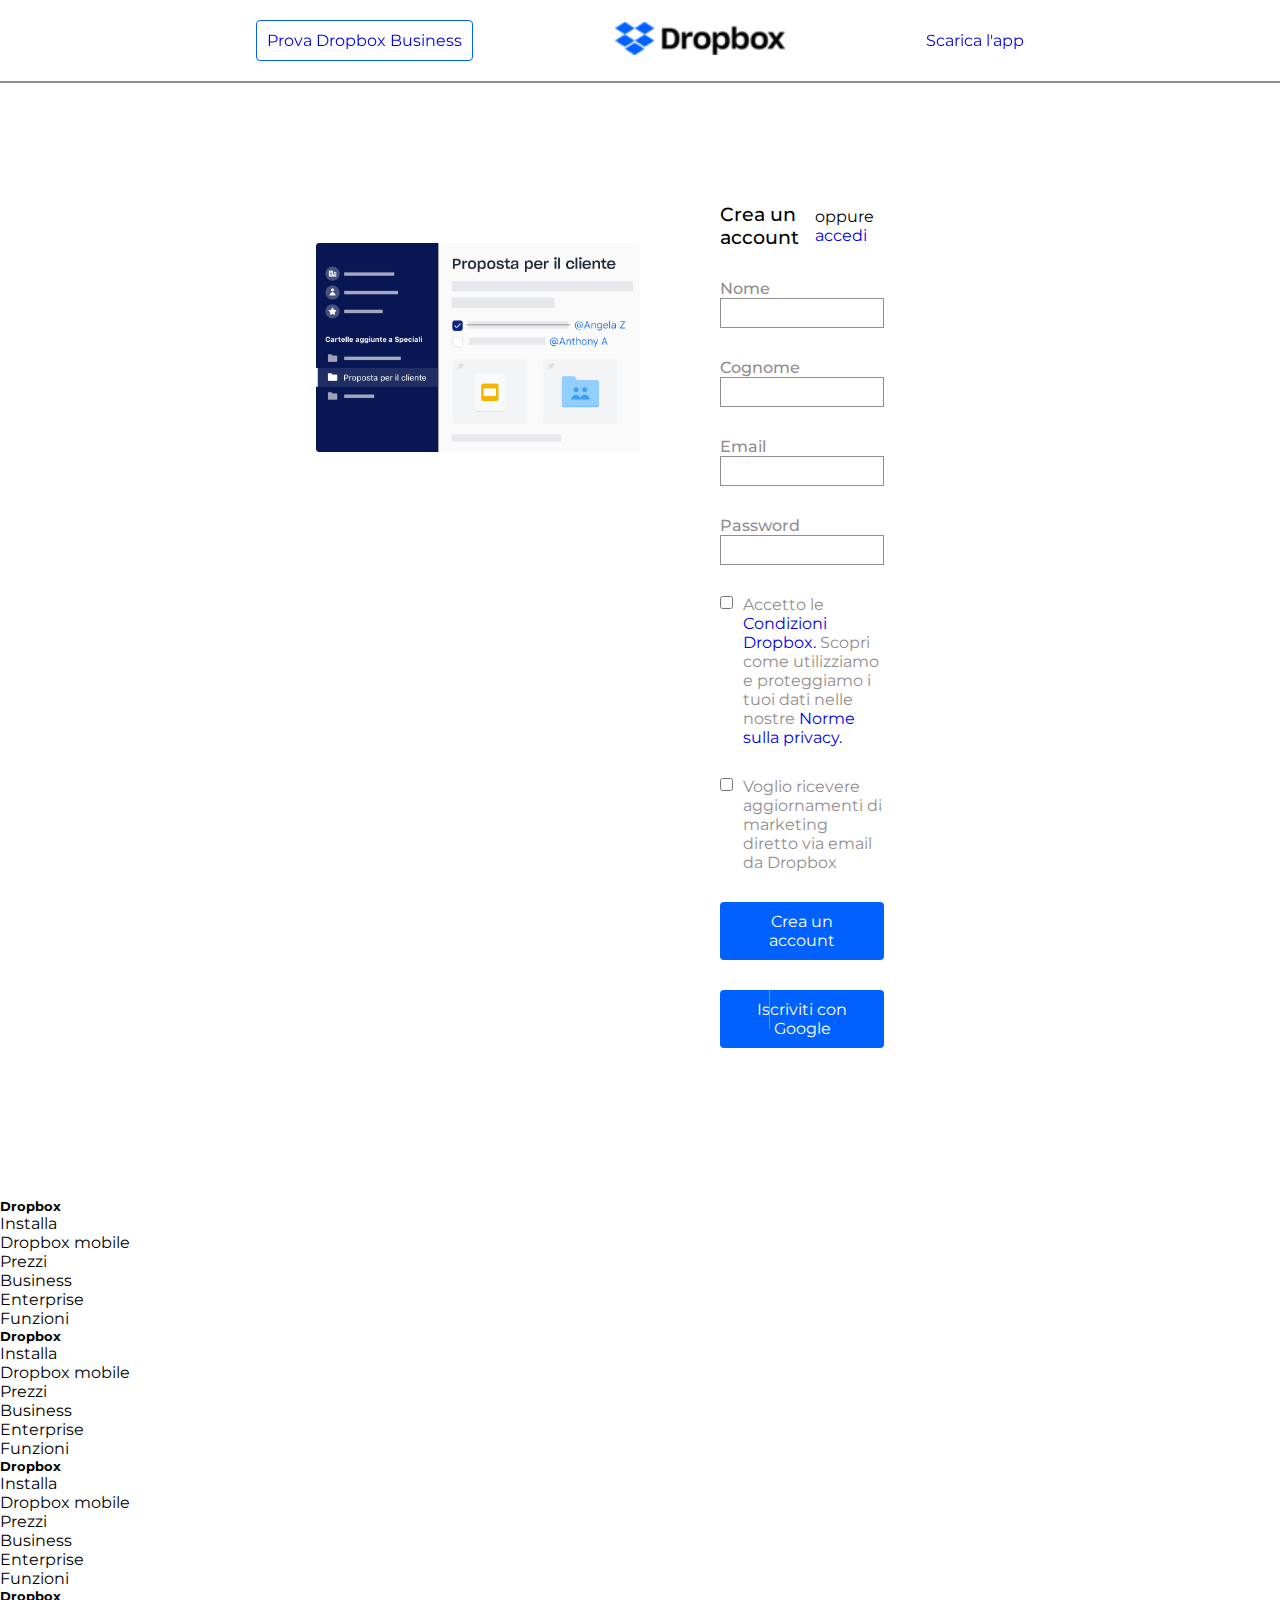
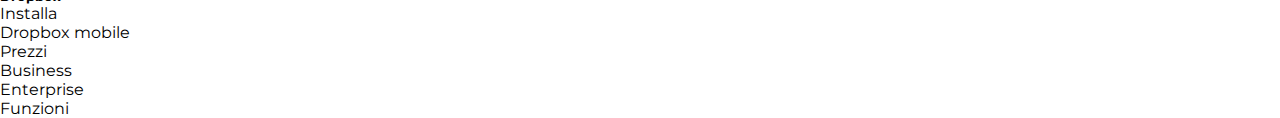
==== pages/sing-up.html @ 047ec195 "sing-up-page" ====
<!DOCTYPE html>
<html lang="it">

<head>
    <meta charset="UTF-8">
    <meta http-equiv="X-UA-Compatible" content="IE=edge">
    <meta name="viewport" content="width=device-width, initial-scale=1.0">
    <link rel="stylesheet" href="https://cdnjs.cloudflare.com/ajax/libs/font-awesome/6.2.0/css/all.min.css"
        integrity="sha512-xh6O/CkQoPOWDdYTDqeRdPCVd1SpvCA9XXcUnZS2FmJNp1coAFzvtCN9BmamE+4aHK8yyUHUSCcJHgXloTyT2A=="
        crossorigin="anonymous" referrerpolicy="no-referrer" />
    <link href="https://fonts.googleapis.com/css2?family=Montserrat:wght@100;200;400;600;700;800;900&display=swap"
        rel="stylesheet">
    <link rel="stylesheet" href=".././css/sing-up.css">
    <title>Accedi-Dropbox</title>
</head>

<body>

    <div class="navbar">

        <div class="navbar-box flex-box">

            <div class="button">
                <a href="#">Prova Dropbox Business</a>
            </div>

            <div class="logo">
                <img src=".././image/logo-small.png" alt="logo">
            </div>

            <div class="download">
                <a href="#">Scarica l'app</a>
            </div>

        </div>

    </div>


    <div class="sing-up-container flex-box">

        <div class="sing-up-image">
            <img src=".././image/business-feature-coordinate-it.png" alt="">
        </div>

        <div class="sing-up-box">

            <div class="title flex-box">
                <h3>Crea un account</h3>
                <span>oppure <a href="#">accedi</a></span>
            </div>

            <form action="">
                <div class="input-item">
                    <h4>Nome</h4>
                    <input type="text">
                </div>
                <div class="input-item">
                    <h4>Cognome</h4>
                    <input type="text">
                </div>
                <div class="input-item">
                    <h4>Email</h4>
                    <input type="text">
                </div>
                <div class="input-item">
                    <h4>Password</h4>
                    <input type="text">
                </div>
                <div class="input-item check flex-box">
                    <input type="checkbox">
                    <p>Accetto le <a href="#">Condizioni Dropbox.</a> Scopri come utilizziamo e proteggiamo i tuoi dati
                        nelle nostre <a href="#">Norme sulla privacy.</a>
                    </p>
                </div>
                <div class="input-item check flex-box">
                    <input type="checkbox">
                    <p>Voglio ricevere aggiornamenti di marketing diretto via email da Dropbox</a>
                    </p>
                </div>

            </form>



            <div class="account-btn">
                <a href="#">Crea un account</a>
            </div>
            <div class="account-btn">
                <div class="btn-icon">
                    <i class="fa-brands fa-google"></i>
                </div>
                <a href="#">Iscriviti con Google</a>
            </div>

        </div>

    </div>



    <div class="footer">
        <div class="footer-box">
            <div class="footer-col">
                <h5>Dropbox</h5>
                <ul>
                    <li>Installa</li>
                    <li>Dropbox mobile</li>
                    <li>Prezzi</li>
                    <li>Business</li>
                    <li>Enterprise</li>
                    <li>Funzioni</li>
                </ul>
            </div>

            <div class="footer-col">
                <h5>Dropbox</h5>
                <ul>
                    <li>Installa</li>
                    <li>Dropbox mobile</li>
                    <li>Prezzi</li>
                    <li>Business</li>
                    <li>Enterprise</li>
                    <li>Funzioni</li>
                </ul>
            </div>

            <div class="footer-col">
                <h5>Dropbox</h5>
                <ul>
                    <li>Installa</li>
                    <li>Dropbox mobile</li>
                    <li>Prezzi</li>
                    <li>Business</li>
                    <li>Enterprise</li>
                    <li>Funzioni</li>
                </ul>
            </div>

            <div class="footer-col">
                <h5>Dropbox</h5>
                <ul>
                    <li>Installa</li>
                    <li>Dropbox mobile</li>
                    <li>Prezzi</li>
                    <li>Business</li>
                    <li>Enterprise</li>
                    <li>Funzioni</li>
                </ul>
            </div>
        </div>

    </div>


</body>

</html>
---- css/sing-up.css ----
* {
    margin: 0;
    padding: 0;
    box-sizing: border-box;
}



:root {
    /*colors*/
    --light: #ffffff;
    --dark: #000000;
    --light-blue: #b4d0e7;
    --blue: #0061ff;
    --gray: #eaeaeb;
    --dark-gray: #928d90;
    --button: #4d90ff;
    --square: #f5f5f5;
    --green: #a2d39b;
    --brown: #61082b;
    --pacific-blue: #0093ce;
    --torch-red: #ff1c1c;
    --red: #d5001f;
    --spindle: #b4d0e7;
    --catalina-blue: #0d2481;
    --yellow: #ffd830;

}



body {
    font-family: 'Montserrat', sans-serif;
}




h3 {
    font-weight: 500;
}



h4 {
    font-weight: 500;
}


a {
    text-decoration: none;
}



.flex-box {
    display: flex;
}



.navbar {
    width: 100%;
    position: fixed;
    top: 0;
    left: 0;
    border-bottom: 2px solid var(--dark-gray);
}



.navbar-box {
    width: 60%;
    margin: 0 auto;
    justify-content: space-between;
    align-items: center;
    padding: 20px 0;
}


.navbar-box a:hover {
    text-decoration: underline;
}



.button {
    border: 1px solid var(--blue);
    border-radius: 4px;
    padding: 10px 10px;
}



.logo {
    width: 170px;
}


.logo img {
    width: 100%;
}





.sing-up-container {
    width: 60%;
    margin: 0 auto;
    margin-top: 83px;
    padding: 120px 60px;
    justify-content: space-between;
    align-items: flex-start;
}



.sing-up-image {
    width: 50%;
}


.sing-up-image img {
    width: 100%;
}



.sing-up-box {
    width: 50%;
    padding: 0 80px;
}



.title {
    align-items: center;
    justify-content: space-between;
}



.input-item {
    width: 100%;
    margin: 30px 0px;
    color: var(--dark-gray);
}


.input-item input {
    width: 100%;
    height: 30px;
    padding: 10px;
    border: 1px solid var(--dark-gray);
}




.check {
    justify-content: flex-start;
    align-items: flex-start;
}


.check input {
    width: 30px;
    height: 15px;
    margin-right: 10px;
}




.account-btn {
    position: relative;
    text-align: center;
    background-color: var(--blue);
    padding: 10px 20px;
    border-radius: 4px;
    margin: 30px 0;
}



.account-btn a {
    color: var(--light);
}



.btn-icon {
    position: absolute;
    left: 0;
    top: 0;
    line-height: 39px;
    color: var(--light);
    width: 50px;
    height: 39px;
    border-right: 1px solid var(--dark-gray);
}
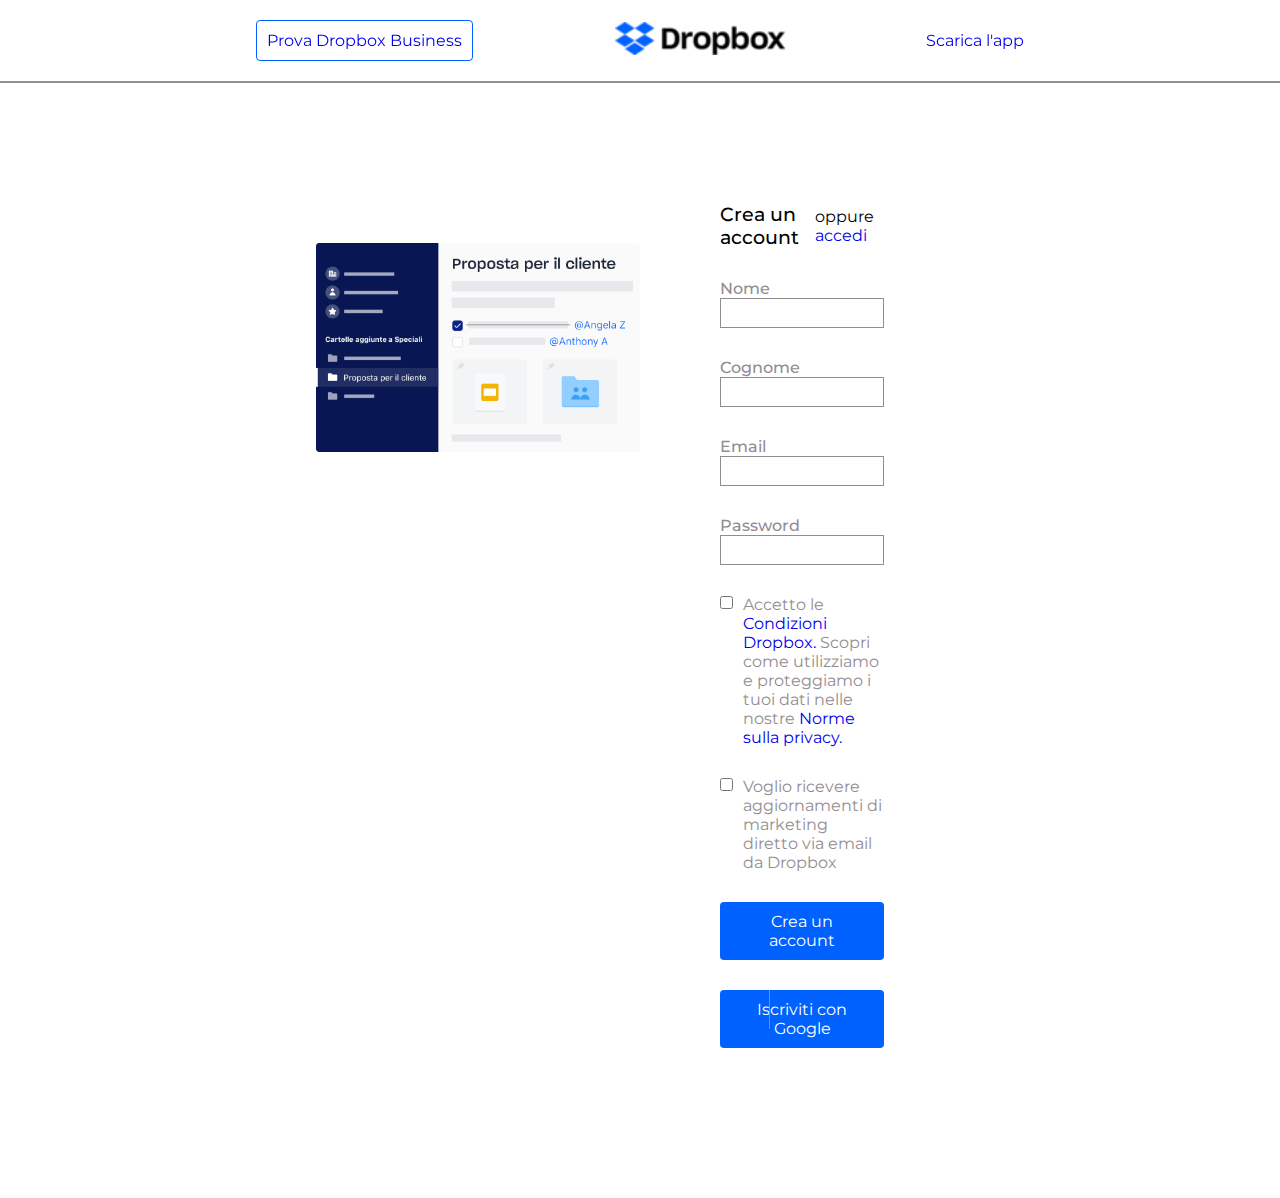
==== commit 1818f7d1: "sing-up-page" ====
--- a/pages/sing-up.html
+++ b/pages/sing-up.html
@@ -99,58 +99,7 @@
 
 
 
-    <div class="footer">
-        <div class="footer-box">
-            <div class="footer-col">
-                <h5>Dropbox</h5>
-                <ul>
-                    <li>Installa</li>
-                    <li>Dropbox mobile</li>
-                    <li>Prezzi</li>
-                    <li>Business</li>
-                    <li>Enterprise</li>
-                    <li>Funzioni</li>
-                </ul>
-            </div>
 
-            <div class="footer-col">
-                <h5>Dropbox</h5>
-                <ul>
-                    <li>Installa</li>
-                    <li>Dropbox mobile</li>
-                    <li>Prezzi</li>
-                    <li>Business</li>
-                    <li>Enterprise</li>
-                    <li>Funzioni</li>
-                </ul>
-            </div>
-
-            <div class="footer-col">
-                <h5>Dropbox</h5>
-                <ul>
-                    <li>Installa</li>
-                    <li>Dropbox mobile</li>
-                    <li>Prezzi</li>
-                    <li>Business</li>
-                    <li>Enterprise</li>
-                    <li>Funzioni</li>
-                </ul>
-            </div>
-
-            <div class="footer-col">
-                <h5>Dropbox</h5>
-                <ul>
-                    <li>Installa</li>
-                    <li>Dropbox mobile</li>
-                    <li>Prezzi</li>
-                    <li>Business</li>
-                    <li>Enterprise</li>
-                    <li>Funzioni</li>
-                </ul>
-            </div>
-        </div>
-
-    </div>
 
 
 </body>
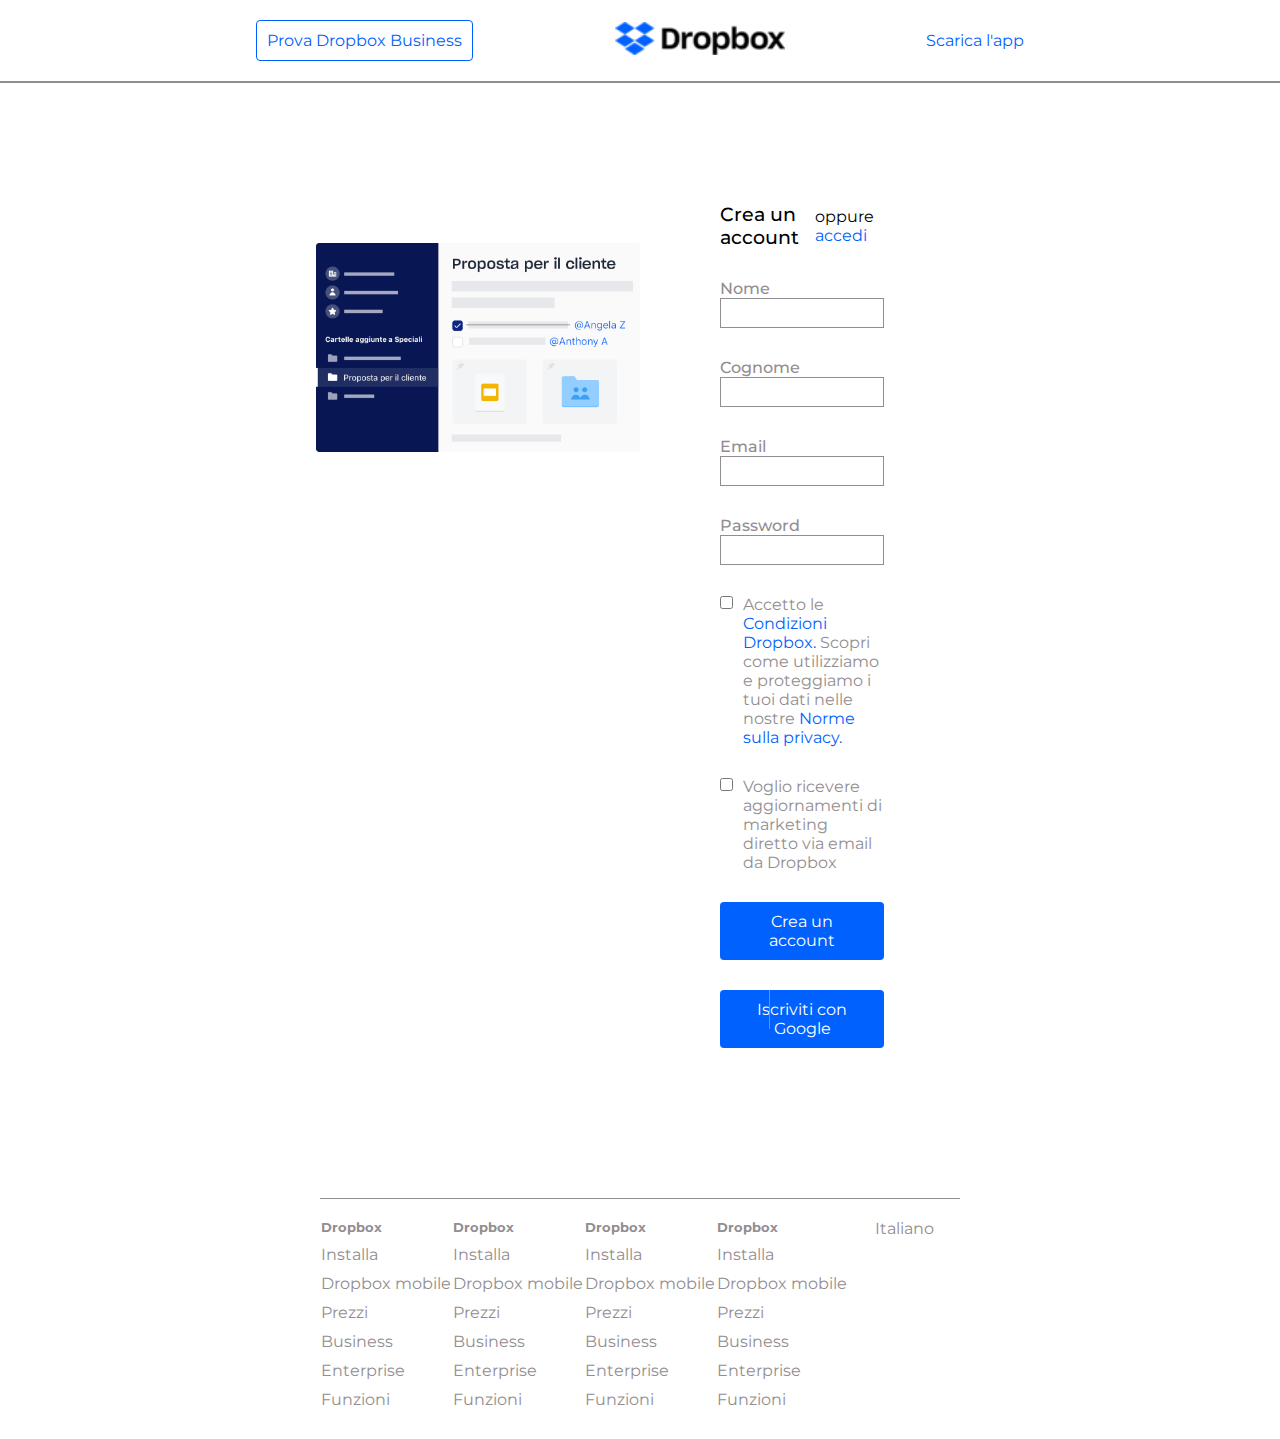
==== commit 4411565c: "sing-up-page/footer" ====
--- a/pages/sing-up.html
+++ b/pages/sing-up.html
@@ -99,7 +99,70 @@
 
 
 
+    <div class="footer">
+        <div class="footer-box flex-box">
+            <div class="footer-col">
+                <h5>Dropbox</h5>
+                <ul>
+                    <li>Installa</li>
+                    <li>Dropbox mobile</li>
+                    <li>Prezzi</li>
+                    <li>Business</li>
+                    <li>Enterprise</li>
+                    <li>Funzioni</li>
+                </ul>
+            </div>
 
+            <div class="footer-col">
+                <h5>Dropbox</h5>
+                <ul>
+                    <li>Installa</li>
+                    <li>Dropbox mobile</li>
+                    <li>Prezzi</li>
+                    <li>Business</li>
+                    <li>Enterprise</li>
+                    <li>Funzioni</li>
+                </ul>
+            </div>
+
+            <div class="footer-col">
+                <h5>Dropbox</h5>
+                <ul>
+                    <li>Installa</li>
+                    <li>Dropbox mobile</li>
+                    <li>Prezzi</li>
+                    <li>Business</li>
+                    <li>Enterprise</li>
+                    <li>Funzioni</li>
+                </ul>
+            </div>
+
+            <div class="footer-col">
+                <h5>Dropbox</h5>
+                <ul>
+                    <li>Installa</li>
+                    <li>Dropbox mobile</li>
+                    <li>Prezzi</li>
+                    <li>Business</li>
+                    <li>Enterprise</li>
+                    <li>Funzioni</li>
+                </ul>
+            </div>
+
+
+            <div class="language flex-box">
+
+                <i class="fa-solid fa-globe"></i>
+
+                <span>Italiano</span>
+
+                <i class="fa-solid fa-angle-right"></i>
+
+            </div>
+
+        </div>
+
+    </div>
 
 
 </body>
--- a/css/sing-up.css
+++ b/css/sing-up.css
@@ -49,6 +49,7 @@
 
 a {
     text-decoration: none;
+    color: var(--blue);
 }
 
 
@@ -64,6 +65,8 @@
     position: fixed;
     top: 0;
     left: 0;
+    background-color: var(--light);
+    z-index: 1000;
     border-bottom: 2px solid var(--dark-gray);
 }
 
@@ -88,6 +91,11 @@
     border: 1px solid var(--blue);
     border-radius: 4px;
     padding: 10px 10px;
+}
+
+
+.button a:hover {
+    text-decoration: none;
 }
 
 
@@ -140,6 +148,11 @@
 }
 
 
+.title a:hover {
+    text-decoration: underline;
+}
+
+
 
 .input-item {
     width: 100%;
@@ -153,6 +166,11 @@
     height: 30px;
     padding: 10px;
     border: 1px solid var(--dark-gray);
+}
+
+
+.input-item input:focus {
+    outline: none;
 }
 
 
@@ -199,4 +217,52 @@
     width: 50px;
     height: 39px;
     border-right: 1px solid var(--dark-gray);
+}
+
+
+
+.footer {
+    width: 100%;
+}
+
+
+
+
+.footer-box {
+    width: 50%;
+    margin: 0 auto;
+    padding: 20px 0;
+    border-top: 1px solid var(--dark-gray);
+    justify-content: space-around;
+    color: var(--dark-gray);
+}
+
+
+
+.footer-box ul li {
+    list-style: none;
+    margin: 10px 0;
+    cursor: pointer;
+}
+
+
+
+
+.footer-box ul li:hover {
+    text-decoration: underline;
+}
+
+
+
+
+.language {
+    width: 110px;
+    justify-content: space-between;
+    cursor: pointer;
+}
+
+
+
+.language span:hover {
+    text-decoration: underline;
 }